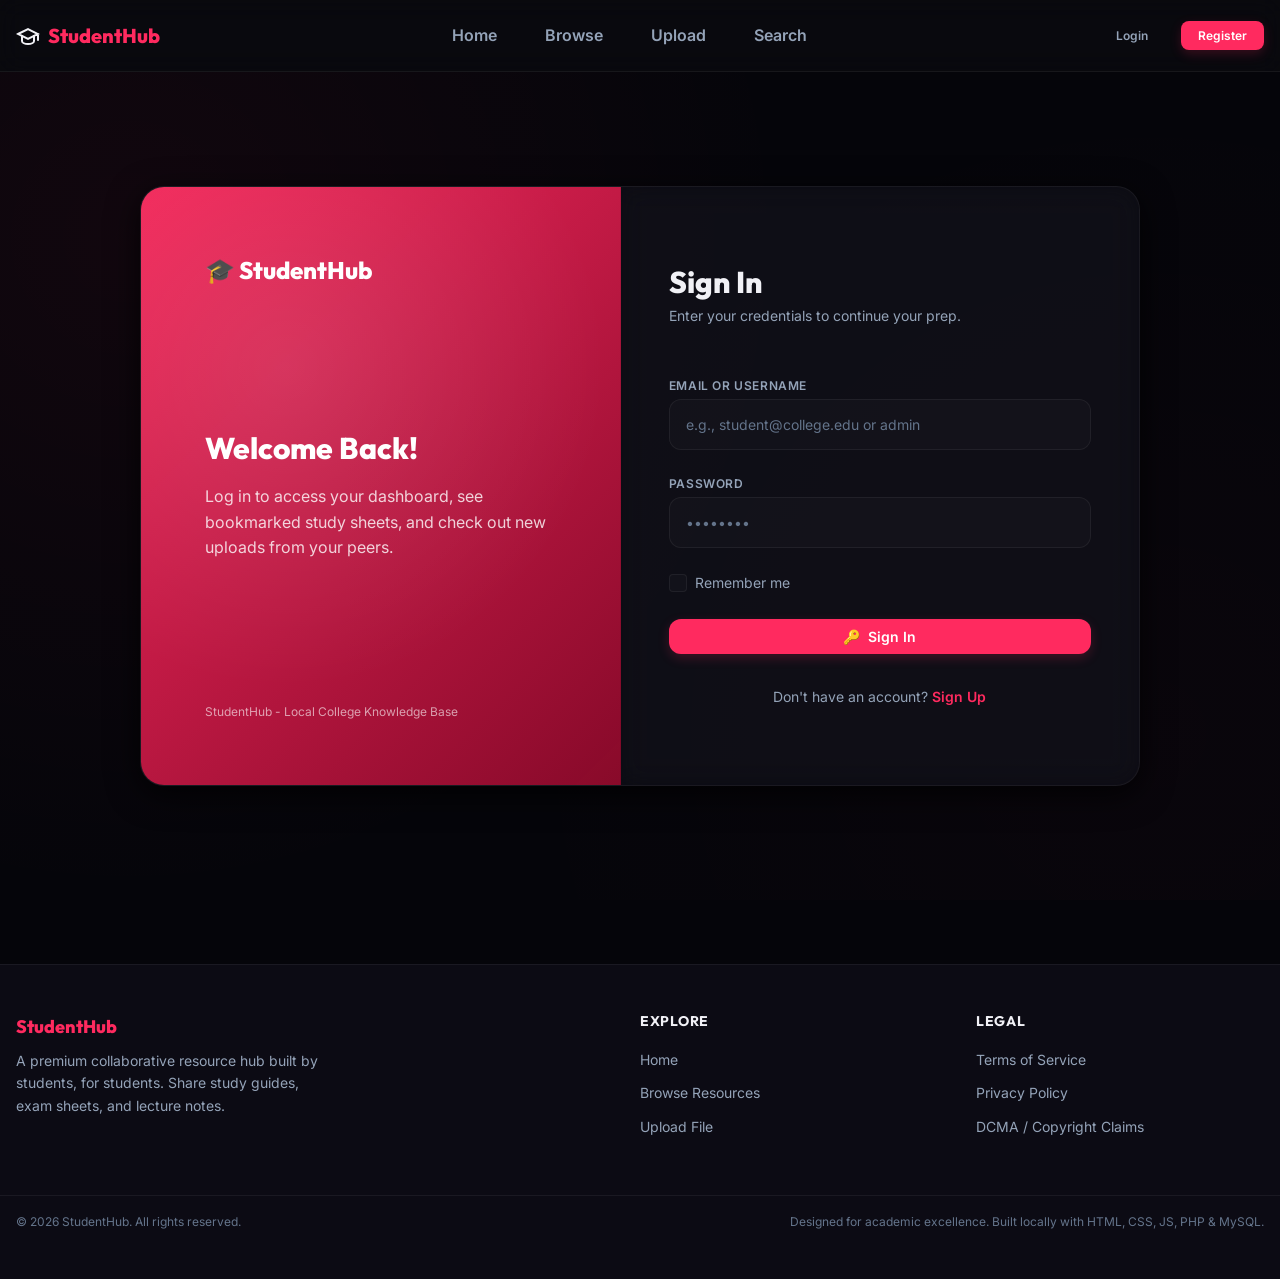
==== admin.html @ 4d0da6e1 "first commit" ====
<!DOCTYPE html>
<html lang="en">
<head>
    <meta charset="UTF-8">
    <meta name="viewport" content="width=device-width, initial-scale=1.0">
    <title>Admin Dashboard - StudentHub</title>
    
    <!-- CSS Design System -->
    <link rel="stylesheet" href="css/variables.css">
    <link rel="stylesheet" href="css/base.css">
    <link rel="stylesheet" href="css/components.css">
    <link rel="stylesheet" href="css/layout.css">
    <link rel="stylesheet" href="css/animations.css">
    
    <!-- Page Specific Styles -->
    <link rel="stylesheet" href="css/pages/admin.css">
</head>
<body>

    <header></header>

    <main class="container page-content" style="margin-top: var(--space-2xl);">
        
        <!-- Page Title Header -->
        <div class="mb-5">
            <h1 style="font-family: var(--font-heading);">🛡️ Admin Panel</h1>
            <p style="color: var(--text-secondary);">Manage users, departments, and moderate posted study worksheets.</p>
        </div>

        <!-- Main Layout wrapper -->
        <div class="admin-layout animate-fadeInUp">
            
            <!-- Tabs Navigation -->
            <div class="tabs" style="margin-bottom: var(--space-lg);">
                <div class="tab active" id="tab-users">👤 Users Management</div>
                <div class="tab" id="tab-depts">🏛️ Departments</div>
                <div class="tab" id="tab-resources">📄 Resources</div>
            </div>

            <!-- Dynamic Table Wrapper -->
            <div id="admin-table-wrapper" class="admin-table-container">
                <!-- Loaded dynamically via JS -->
            </div>

        </div>
    </main>

    <footer></footer>

    <!-- Shared Utilities -->
    <script src="js/config.js"></script>
    <script src="js/utils.js"></script>
    <script src="js/api.js"></script>
    <script src="js/components.js"></script>
    <script src="js/router.js"></script>

    <!-- Page Specific Script -->
    <script src="js/admin.js"></script>

</body>
</html>
---- css/variables.css ----
/* css/variables.css */
:root {
    /* Color Palette - Premium Cherry & Indigo Dark Mode */
    --bg-primary: #05050a;
    --bg-secondary: #0c0b14;
    --bg-tertiary: #141222;
    --bg-glass: rgba(255, 255, 255, 0.03);
    --bg-glass-hover: rgba(255, 255, 255, 0.06);
    
    --accent-primary: #ff2a5f;
    --accent-primary-hover: #ff4777;
    --accent-secondary: #475569;
    --accent-secondary-hover: #64748b;
    --accent-warning: #ff5e5e;
    --accent-success: #10b981;
    --accent-gradient: #ff2a5f;
    --accent-gradient-hover: #ff4777;
    
    --text-primary: #f1f1f6;
    --text-secondary: #94a3b8;
    --text-tertiary: #64748b;
    --text-accent: #fca5a5;
    
    --border: rgba(255, 255, 255, 0.06);
    --border-hover: rgba(255, 255, 255, 0.12);
    --border-focus: rgba(255, 42, 95, 0.4);
    
    /* Shadows */
    --shadow-sm: 0 2px 8px rgba(0, 0, 0, 0.5);
    --shadow-md: 0 4px 16px rgba(0, 0, 0, 0.6);
    --shadow-lg: 0 8px 32px rgba(0, 0, 0, 0.8);
    --shadow-glow: 0 0 20px rgba(255, 42, 95, 0.15);
    
    /* Spacing */
    --space-xs: 4px;
    --space-sm: 8px;
    --space-md: 16px;
    --space-lg: 24px;
    --space-xl: 32px;
    --space-2xl: 48px;
    --space-3xl: 64px;
    
    /* Border Radius */
    --radius-sm: 8px;
    --radius-md: 12px;
    --radius-lg: 16px;
    --radius-xl: 24px;
    --radius-full: 9999px;
    
    /* Transitions */
    --transition-fast: 150ms ease;
    --transition-base: 300ms ease;
    --transition-slow: 500ms ease;
    
    /* Typography */
    --font-heading: 'Outfit', sans-serif;
    --font-body: 'Inter', sans-serif;
    --font-mono: 'JetBrains Mono', monospace;
    
    --text-xs: 0.75rem;
    --text-sm: 0.875rem;
    --text-md: 1rem;
    --text-lg: 1.125rem;
    --text-xl: 1.25rem;
    --text-2xl: 1.5rem;
    --text-3xl: 1.875rem;
    --text-4xl: 2.25rem;
    --text-5xl: 3rem;
    
    /* Z-Index Scale */
    --z-dropdown: 100;
    --z-modal: 200;
    --z-toast: 300;
    --z-tooltip: 400;
    
    /* Layout Containers */
    --container-sm: 640px;
    --container-md: 768px;
    --container-lg: 1024px;
    --container-xl: 1280px;
}
---- css/base.css ----
/* css/base.css */
@import url('variables.css');
@import url('https://fonts.googleapis.com/css2?family=Inter:wght@300;400;500;600;700&family=Outfit:wght@400;500;600;700;800&family=JetBrains+Mono:wght@400;500&display=swap');

/* Modern Reset */
*, *::before, *::after {
    box-sizing: border-box;
    margin: 0;
    padding: 0;
}

html {
    scroll-behavior: smooth;
    font-size: 16px;
}

body {
    background-color: var(--bg-primary);
    color: var(--text-primary);
    font-family: var(--font-body);
    line-height: 1.6;
    min-height: 100vh;
    overflow-x: hidden;
    padding-top: 72px; /* Offset for fixed navbar */
}

/* Custom Scrollbar */
::-webkit-scrollbar {
    width: 8px;
    height: 8px;
}

::-webkit-scrollbar-track {
    background: var(--bg-primary);
}

::-webkit-scrollbar-thumb {
    background: var(--bg-tertiary);
    border-radius: var(--radius-full);
    border: 2px solid var(--bg-primary);
}

::-webkit-scrollbar-thumb:hover {
    background: var(--accent-primary);
}

/* Selection Highlight */
::selection {
    background-color: var(--accent-primary);
    color: #fff;
}

/* Headings */
h1, h2, h3, h4, h5, h6 {
    font-family: var(--font-heading);
    color: var(--text-primary);
    font-weight: 700;
    line-height: 1.25;
    margin-bottom: var(--space-md);
}

h1 { font-size: var(--text-4xl); font-weight: 800; }
h2 { font-size: var(--text-3xl); }
h3 { font-size: var(--text-2xl); }
h4 { font-size: var(--text-xl); }
h5 { font-size: var(--text-lg); }
h6 { font-size: var(--text-md); }

/* Links */
a {
    color: var(--text-accent);
    text-decoration: none;
    transition: color var(--transition-fast);
}

a:hover {
    color: var(--accent-secondary);
}

/* Media Elements */
img, svg, video {
    max-width: 100%;
    display: block;
    height: auto;
}

/* Common Layout Helpers */
.container {
    width: 100%;
    margin-left: auto;
    margin-right: auto;
    padding-left: var(--space-md);
    padding-right: var(--space-md);
}

@media (min-width: 640px) { .container { max-width: var(--container-sm); } }
@media (min-width: 768px) { .container { max-width: var(--container-md); } }
@media (min-width: 1024px) { .container { max-width: var(--container-lg); } }
@media (min-width: 1280px) { .container { max-width: var(--container-xl); } }

/* Utility Classes */
.text-center { text-align: center; }
.text-left { text-align: left; }
.text-right { text-align: right; }

.mt-1 { margin-top: var(--space-xs); }
.mt-2 { margin-top: var(--space-sm); }
.mt-3 { margin-top: var(--space-md); }
.mt-4 { margin-top: var(--space-lg); }
.mt-5 { margin-top: var(--space-xl); }

.mb-1 { margin-bottom: var(--space-xs); }
.mb-2 { margin-bottom: var(--space-sm); }
.mb-3 { margin-bottom: var(--space-md); }
.mb-4 { margin-bottom: var(--space-lg); }
.mb-5 { margin-bottom: var(--space-xl); }

.sr-only {
    position: absolute;
    width: 1px;
    height: 1px;
    padding: 0;
    margin: -1px;
    overflow: hidden;
    clip: rect(0, 0, 0, 0);
    white-space: nowrap;
    border: 0;
}
---- css/components.css ----
/* css/components.css */

/* ==========================================
   BUTTONS
   ========================================== */
.btn {
    display: inline-flex;
    align-items: center;
    justify-content: center;
    font-family: var(--font-body);
    font-size: var(--text-sm);
    font-weight: 600;
    padding: var(--space-sm) var(--space-lg);
    border-radius: var(--radius-md);
    border: 1px solid transparent;
    cursor: pointer;
    transition: all var(--transition-fast);
    text-align: center;
    white-space: nowrap;
    gap: var(--space-sm);
    user-select: none;
}

.btn:active {
    transform: scale(0.98);
}

.btn-primary {
    background: var(--accent-gradient);
    color: #fff;
    box-shadow: 0 4px 12px rgba(255, 42, 95, 0.2);
}

.btn-primary:hover:not(:disabled) {
    background: var(--accent-gradient-hover);
    box-shadow: 0 4px 20px rgba(255, 42, 95, 0.4), var(--shadow-glow);
    transform: translateY(-1px);
}

.btn-secondary {
    background: var(--bg-glass);
    border-color: var(--border);
    color: var(--text-primary);
    backdrop-filter: blur(8px);
}

.btn-secondary:hover:not(:disabled) {
    background: var(--bg-glass-hover);
    border-color: var(--border-hover);
    color: #fff;
    transform: translateY(-1px);
}

.btn-danger {
    background: rgba(255, 107, 107, 0.15);
    border-color: rgba(255, 107, 107, 0.3);
    color: var(--accent-warning);
}

.btn-danger:hover:not(:disabled) {
    background: rgba(255, 107, 107, 0.3);
    border-color: var(--accent-warning);
    color: #fff;
    transform: translateY(-1px);
}

.btn-ghost {
    background: transparent;
    color: var(--text-secondary);
}

.btn-ghost:hover:not(:disabled) {
    background: var(--bg-glass-hover);
    color: var(--text-primary);
}

.btn-icon {
    padding: var(--space-sm);
    border-radius: var(--radius-md);
    width: 38px;
    height: 38px;
}

.btn-sm {
    padding: var(--space-xs) var(--space-md);
    font-size: var(--text-xs);
    border-radius: var(--radius-sm);
}

.btn-lg {
    padding: var(--space-md) var(--space-2xl);
    font-size: var(--text-md);
    border-radius: var(--radius-lg);
}

.btn:disabled {
    opacity: 0.5;
    cursor: not-allowed;
    pointer-events: none;
}

.btn-group {
    display: inline-flex;
    border-radius: var(--radius-md);
    overflow: hidden;
    border: 1px solid var(--border);
}

.btn-group .btn {
    border-radius: 0;
    border-right: 1px solid var(--border);
}

.btn-group .btn:last-child {
    border-right: none;
}

/* ==========================================
   CARDS
   ========================================== */
.card {
    background: var(--bg-glass);
    backdrop-filter: blur(12px);
    -webkit-backdrop-filter: blur(12px);
    border: 1px solid var(--border);
    border-radius: var(--radius-lg);
    overflow: hidden;
    transition: all var(--transition-base);
    display: flex;
    flex-direction: column;
    position: relative;
    color: inherit;
    text-decoration: none;
    cursor: pointer;
}

.card:hover {
    border-color: var(--border-hover);
    box-shadow: var(--shadow-md), var(--shadow-glow);
    transform: translateY(-4px);
}

.card-cover {
    width: 100%;
    aspect-ratio: 16/9;
    background: var(--bg-tertiary);
    overflow: hidden;
    position: relative;
    display: flex;
    align-items: center;
    justify-content: center;
}

.card-cover img {
    width: 100%;
    height: 100%;
    object-fit: cover;
    transition: transform var(--transition-slow);
}

.card:hover .card-cover img {
    transform: scale(1.05);
}

.card-body {
    padding: var(--space-lg);
    flex-grow: 1;
    display: flex;
    flex-direction: column;
}

.card-title {
    font-size: var(--text-lg);
    margin-bottom: var(--space-xs);
    font-family: var(--font-heading);
    font-weight: 600;
}

.card-text {
    color: var(--text-secondary);
    font-size: var(--text-sm);
    margin-bottom: var(--space-md);
    flex-grow: 1;
}

.card-footer {
    padding: var(--space-md) var(--space-lg);
    border-top: 1px solid var(--border);
    display: flex;
    justify-content: space-between;
    align-items: center;
    background: rgba(0, 0, 0, 0.15);
}

.card-grid {
    display: grid;
    grid-template-columns: repeat(auto-fill, minmax(280px, 1fr));
    gap: var(--space-lg);
}

.card-badge {
    position: absolute;
    top: var(--space-md);
    right: var(--space-md);
    z-index: 10;
}

/* ==========================================
   FORMS & INPUTS
   ========================================== */
.form-group {
    margin-bottom: var(--space-lg);
    position: relative;
}

.form-label {
    display: block;
    font-size: var(--text-xs);
    font-weight: 600;
    color: var(--text-secondary);
    text-transform: uppercase;
    letter-spacing: 0.05em;
    margin-bottom: var(--space-xs);
}

.form-input,
.form-textarea,
.form-select {
    width: 100%;
    background-color: rgba(255, 255, 255, 0.02);
    border: 1px solid var(--border);
    border-radius: var(--radius-md);
    padding: var(--space-md);
    color: var(--text-primary);
    font-family: var(--font-body);
    font-size: var(--text-sm);
    transition: all var(--transition-fast);
    outline: none;
}

.form-input::placeholder,
.form-textarea::placeholder {
    color: var(--text-tertiary);
}

.form-input:focus,
.form-textarea:focus,
.form-select:focus {
    border-color: var(--accent-primary);
    box-shadow: var(--shadow-glow);
    background-color: rgba(255, 255, 255, 0.04);
}

.form-textarea {
    min-height: 120px;
    resize: vertical;
}

.form-select {
    cursor: pointer;
    appearance: none;
    background-image: url("data:image/svg+xml,%3Csvg xmlns='http://www.w3.org/2000/svg' fill='none' viewBox='0 0 24 24' stroke='%238888a0'%3E%3Cpath stroke-linecap='round' stroke-linejoin='round' stroke-width='2' d='M19 9l-7 7-7-7'/%3E%3C/svg%3E");
    background-repeat: no-repeat;
    background-position: right var(--space-md) center;
    background-size: 16px;
    padding-right: var(--space-xl);
}

.form-select option {
    background-color: #0c0b14;
    color: #f1f1f6;
}

.form-error {
    color: var(--accent-warning);
    font-size: var(--text-xs);
    margin-top: var(--space-xs);
    display: none;
}

.form-group.has-error .form-input,
.form-group.has-error .form-textarea,
.form-group.has-error .form-select {
    border-color: var(--accent-warning);
}

.form-group.has-error .form-error {
    display: block;
}

.form-hint {
    color: var(--text-tertiary);
    font-size: var(--text-xs);
    margin-top: var(--space-xs);
}

.form-row {
    display: flex;
    gap: var(--space-md);
}

.form-row > * {
    flex: 1;
}

/* Custom Checkbox */
.form-checkbox {
    display: flex;
    align-items: center;
    gap: var(--space-sm);
    cursor: pointer;
    user-select: none;
    font-size: var(--text-sm);
    color: var(--text-secondary);
}

.form-checkbox input {
    display: none;
}

.checkbox-box {
    width: 18px;
    height: 18px;
    border: 1px solid var(--border);
    border-radius: 4px;
    display: flex;
    align-items: center;
    justify-content: center;
    transition: all var(--transition-fast);
    background: rgba(255, 255, 255, 0.02);
}

.form-checkbox input:checked + .checkbox-box {
    background: var(--accent-primary);
    border-color: var(--accent-primary);
}

.checkbox-box::after {
    content: "";
    width: 5px;
    height: 9px;
    border: solid #fff;
    border-width: 0 2px 2px 0;
    transform: rotate(45deg) translate(-1px, -1px);
    opacity: 0;
    transition: opacity var(--transition-fast);
}

.form-checkbox input:checked + .checkbox-box::after {
    opacity: 1;
}

/* ==========================================
   MODALS
   ========================================== */
.modal-overlay {
    position: fixed;
    top: 0;
    left: 0;
    width: 100vw;
    height: 100vh;
    background: rgba(0, 0, 0, 0.7);
    backdrop-filter: blur(8px);
    -webkit-backdrop-filter: blur(8px);
    z-index: var(--z-modal);
    display: flex;
    align-items: center;
    justify-content: center;
    opacity: 0;
    pointer-events: none;
    transition: opacity var(--transition-base);
}

.modal-overlay.active {
    opacity: 1;
    pointer-events: auto;
}

.modal {
    background: var(--bg-secondary);
    border: 1px solid var(--border);
    border-radius: var(--radius-xl);
    width: 90%;
    max-width: 500px;
    overflow: hidden;
    transform: scale(0.9);
    transition: transform var(--transition-base);
    box-shadow: var(--shadow-lg);
}

.modal-overlay.active .modal {
    transform: scale(1);
}

.modal-header {
    padding: var(--space-lg);
    border-bottom: 1px solid var(--border);
    display: flex;
    justify-content: space-between;
    align-items: center;
}

.modal-title {
    font-size: var(--text-xl);
    font-family: var(--font-heading);
    margin: 0;
}

.modal-body {
    padding: var(--space-lg);
    max-height: 70vh;
    overflow-y: auto;
}

.modal-footer {
    padding: var(--space-lg);
    border-top: 1px solid var(--border);
    display: flex;
    justify-content: flex-end;
    gap: var(--space-md);
    background: rgba(0, 0, 0, 0.1);
}

/* ==========================================
   TOAST NOTIFICATIONS
   ========================================== */
.toast-container {
    position: fixed;
    top: 24px;
    right: 24px;
    z-index: var(--z-toast);
    display: flex;
    flex-direction: column;
    gap: var(--space-md);
    pointer-events: none;
}

.toast {
    background: rgba(18, 18, 26, 0.9);
    backdrop-filter: blur(12px);
    -webkit-backdrop-filter: blur(12px);
    border: 1px solid var(--border);
    border-radius: var(--radius-md);
    padding: var(--space-md) var(--space-lg);
    color: var(--text-primary);
    min-width: 300px;
    max-width: 400px;
    box-shadow: var(--shadow-lg);
    display: flex;
    justify-content: space-between;
    align-items: center;
    pointer-events: auto;
    animation: toastSlideIn 300ms cubic-bezier(0.16, 1, 0.3, 1) forwards;
    border-left: 4px solid var(--accent-primary);
}

.toast-success { border-left-color: var(--accent-success); }
.toast-error { border-left-color: var(--accent-warning); }
.toast-info { border-left-color: var(--accent-primary); }
.toast-warning { border-left-color: orange; }

.toast-body {
    font-size: var(--text-sm);
    font-weight: 500;
    padding-right: var(--space-md);
}

.toast-close {
    background: transparent;
    border: none;
    color: var(--text-secondary);
    cursor: pointer;
    font-size: var(--text-md);
    padding: var(--space-xs);
    transition: color var(--transition-fast);
}

.toast-close:hover {
    color: #fff;
}

/* ==========================================
   BADGES
   ========================================== */
.badge {
    display: inline-flex;
    align-items: center;
    justify-content: center;
    border-radius: var(--radius-full);
    padding: 2px var(--space-sm);
    font-size: var(--text-xs);
    font-weight: 600;
    text-transform: uppercase;
    letter-spacing: 0.02em;
}

.badge-primary {
    background: rgba(255, 42, 95, 0.15);
    color: var(--text-accent);
    border: 1px solid rgba(255, 42, 95, 0.3);
}

.badge-secondary {
    background: rgba(255, 255, 255, 0.06);
    color: var(--text-secondary);
    border: 1px solid rgba(255, 255, 255, 0.12);
}

.badge-warning {
    background: rgba(255, 107, 107, 0.15);
    color: var(--accent-warning);
    border: 1px solid rgba(255, 107, 107, 0.3);
}

.badge-success {
    background: rgba(0, 230, 118, 0.15);
    color: var(--accent-success);
    border: 1px solid rgba(0, 230, 118, 0.3);
}

/* ==========================================
   SEARCH BAR
   ========================================== */
.search-container {
    position: relative;
    width: 100%;
}

.search-input {
    width: 100%;
    background-color: var(--bg-glass);
    border: 1px solid var(--border);
    border-radius: var(--radius-full);
    padding: var(--space-md) var(--space-xl) var(--space-md) var(--space-2xl);
    color: var(--text-primary);
    font-size: var(--text-md);
    outline: none;
    transition: all var(--transition-base);
}

.search-input:focus {
    border-color: var(--accent-primary);
    background-color: rgba(255, 255, 255, 0.06);
    box-shadow: var(--shadow-glow);
}

.search-icon-btn {
    position: absolute;
    left: var(--space-md);
    top: 50%;
    transform: translateY(-50%);
    background: transparent;
    border: none;
    color: var(--text-secondary);
    font-size: var(--text-lg);
    pointer-events: none;
}

.search-dropdown {
    position: absolute;
    top: calc(100% + var(--space-sm));
    left: 0;
    width: 100%;
    background-color: var(--bg-secondary);
    border: 1px solid var(--border);
    border-radius: var(--radius-lg);
    box-shadow: var(--shadow-lg);
    max-height: 400px;
    overflow-y: auto;
    z-index: var(--z-dropdown);
    display: none;
}

.search-dropdown-group {
    padding: var(--space-sm) var(--space-md) 0 var(--space-md);
}

.search-dropdown-group-title {
    font-size: var(--text-xs);
    font-weight: 700;
    color: var(--text-tertiary);
    text-transform: uppercase;
    letter-spacing: 0.05em;
    padding-bottom: var(--space-xs);
    border-bottom: 1px solid var(--border);
    margin-bottom: var(--space-xs);
}

.search-dropdown-item {
    display: flex;
    align-items: center;
    justify-content: space-between;
    padding: var(--space-sm) var(--space-md);
    border-radius: var(--radius-sm);
    color: var(--text-primary);
    cursor: pointer;
    transition: background-color var(--transition-fast);
}

.search-dropdown-item:hover,
.search-dropdown-item.active {
    background-color: var(--bg-glass-hover);
}

.search-dropdown-item-details {
    display: flex;
    align-items: center;
    gap: var(--space-md);
}

.search-dropdown-item-title {
    font-weight: 500;
    font-size: var(--text-sm);
}

.search-dropdown-item-subtitle {
    font-size: var(--text-xs);
    color: var(--text-secondary);
}

/* ==========================================
   BREADCRUMBS
   ========================================== */
.breadcrumb {
    display: flex;
    flex-wrap: wrap;
    align-items: center;
    gap: var(--space-sm);
    list-style: none;
    font-size: var(--text-sm);
    color: var(--text-secondary);
    margin-bottom: var(--space-lg);
}

.breadcrumb-item a {
    color: var(--text-accent);
}

.breadcrumb-item a:hover {
    color: var(--accent-secondary);
}

.breadcrumb-separator {
    color: var(--text-tertiary);
    font-weight: 300;
}

.breadcrumb-item.active {
    color: var(--text-primary);
    font-weight: 500;
    pointer-events: none;
}

/* ==========================================
   TABS
   ========================================== */
.tabs {
    display: flex;
    border-bottom: 1px solid var(--border);
    gap: var(--space-md);
    margin-bottom: var(--space-xl);
}

.tab {
    padding: var(--space-sm) var(--space-md);
    color: var(--text-secondary);
    font-weight: 500;
    font-size: var(--text-sm);
    cursor: pointer;
    transition: all var(--transition-fast);
    position: relative;
    user-select: none;
}

.tab::after {
    content: "";
    position: absolute;
    bottom: -1px;
    left: 0;
    width: 100%;
    height: 2px;
    background: transparent;
    transition: background var(--transition-fast);
}

.tab:hover {
    color: var(--text-primary);
}

.tab.active {
    color: var(--text-primary);
    font-weight: 600;
}

.tab.active::after {
    background: var(--accent-primary);
}

/* ==========================================
   STATS CARDS
   ========================================== */
.stat-card {
    text-align: center;
    padding: var(--space-xl);
}

.stat-value {
    font-size: var(--text-4xl);
    font-weight: 800;
    font-family: var(--font-heading);
    margin-bottom: var(--space-xs);
    color: var(--accent-primary);
    display: inline-block;
}

.stat-label {
    font-size: var(--text-xs);
    font-weight: 600;
    color: var(--text-secondary);
    text-transform: uppercase;
    letter-spacing: 0.05em;
}

/* ==========================================
   AVATARS
   ========================================== */
.avatar {
    border-radius: var(--radius-full);
    overflow: hidden;
    background-color: var(--bg-tertiary);
    border: 1px solid var(--border);
    display: flex;
    align-items: center;
    justify-content: center;
    font-family: var(--font-heading);
    font-weight: 700;
    color: #fff;
}

.avatar img {
    width: 100%;
    height: 100%;
    object-fit: cover;
}

.avatar-sm { width: 32px; height: 32px; font-size: var(--text-xs); }
.avatar-md { width: 40px; height: 40px; font-size: var(--text-sm); }
.avatar-lg { width: 64px; height: 64px; font-size: var(--text-xl); }

/* ==========================================
   DRAG & DROP ZONE
   ========================================== */
.dropzone {
    border: 2px dashed var(--border);
    border-radius: var(--radius-lg);
    padding: var(--space-2xl) var(--space-lg);
    text-align: center;
    cursor: pointer;
    transition: all var(--transition-base);
    background-color: rgba(255, 255, 255, 0.01);
}

.dropzone:hover,
.dropzone.dragover {
    border-color: var(--accent-primary);
    background-color: var(--bg-glass-hover);
}

.dropzone-icon {
    font-size: var(--text-4xl);
    color: var(--text-secondary);
    margin-bottom: var(--space-sm);
}

.dropzone-text {
    font-size: var(--text-sm);
    color: var(--text-secondary);
}

/* ==========================================
   PROGRESS / WIZARD STEPS
   ========================================== */
.wizard-progress {
    display: flex;
    justify-content: space-between;
    position: relative;
    margin-bottom: var(--space-2xl);
    padding: 0 var(--space-md);
}

.wizard-progress::before {
    content: "";
    position: absolute;
    top: 18px;
    left: 0;
    right: 0;
    height: 2px;
    background: var(--border);
    z-index: 1;
}

.wizard-line-fill {
    position: absolute;
    top: 18px;
    left: 0;
    height: 2px;
    background: var(--accent-primary);
    z-index: 1;
    transition: width var(--transition-base);
    width: 0%;
}

.wizard-step {
    position: relative;
    z-index: 2;
    display: flex;
    flex-direction: column;
    align-items: center;
}

.wizard-step-circle {
    width: 38px;
    height: 38px;
    border-radius: var(--radius-full);
    background: var(--bg-secondary);
    border: 2px solid var(--border);
    display: flex;
    align-items: center;
    justify-content: center;
    font-weight: 700;
    font-family: var(--font-heading);
    color: var(--text-secondary);
    margin-bottom: var(--space-xs);
    transition: all var(--transition-base);
}

.wizard-step-label {
    font-size: var(--text-xs);
    font-weight: 500;
    color: var(--text-secondary);
    transition: color var(--transition-base);
    white-space: nowrap;
}

.wizard-step.active .wizard-step-circle {
    border-color: var(--accent-primary);
    color: var(--accent-primary);
    box-shadow: var(--shadow-glow);
}

.wizard-step.active .wizard-step-label {
    color: var(--text-primary);
    font-weight: 600;
}

.wizard-step.completed .wizard-step-circle {
    border-color: var(--accent-primary);
    background-color: var(--accent-primary);
    color: #fff;
}

.wizard-step.completed .wizard-step-label {
    color: var(--accent-primary);
}

/* ==========================================
   PASSWORD STRENGTH METER
   ========================================== */
.password-strength {
    display: flex;
    gap: 4px;
    margin-top: var(--space-xs);
    height: 4px;
}

.password-strength-bar {
    flex: 1;
    background: var(--border);
    border-radius: var(--radius-full);
    transition: background var(--transition-fast);
}

/* ==========================================
   EMPTY STATE
   ========================================== */
.empty-state {
    text-align: center;
    padding: var(--space-3xl) var(--space-md);
    background: var(--bg-glass);
    border: 1px solid var(--border);
    border-radius: var(--radius-lg);
}

.empty-state-icon {
    font-size: var(--text-5xl);
    color: var(--text-tertiary);
    margin-bottom: var(--space-md);
}

.empty-state-title {
    font-size: var(--text-xl);
    font-weight: 600;
    margin-bottom: var(--space-xs);
}

.empty-state-message {
    color: var(--text-secondary);
    font-size: var(--text-sm);
    max-width: 400px;
    margin: 0 auto var(--space-lg) auto;
}

/* ==========================================
   LOADING & SKELETON
   ========================================== */
.spinner {
    width: 24px;
    height: 24px;
    border: 2px solid rgba(255, 255, 255, 0.05);
    border-top: 2px solid var(--accent-primary);
    border-radius: var(--radius-full);
    animation: spin 800ms linear infinite;
}

.skeleton {
    background: linear-gradient(
        90deg,
        rgba(255, 255, 255, 0.03) 25%,
        rgba(255, 255, 255, 0.08) 37%,
        rgba(255, 255, 255, 0.03) 63%
    );
    background-size: 400% 100%;
    animation: shimmer 1.4s ease infinite;
}

/* ==========================================
   CSS-ONLY TOOLTIP
   ========================================== */
[data-tooltip] {
    position: relative;
}

[data-tooltip]::after {
    content: attr(data-tooltip);
    position: absolute;
    bottom: calc(100% + var(--space-xs));
    left: 50%;
    transform: translateX(-50%) translateY(8px);
    background-color: var(--bg-tertiary);
    border: 1px solid var(--border);
    color: var(--text-primary);
    font-size: var(--text-xs);
    font-weight: 500;
    padding: var(--space-xs) var(--space-sm);
    border-radius: var(--radius-sm);
    white-space: nowrap;
    opacity: 0;
    pointer-events: none;
    transition: all var(--transition-fast);
    z-index: var(--z-tooltip);
    box-shadow: var(--shadow-sm);
}

[data-tooltip]:hover::after {
    opacity: 1;
    transform: translateX(-50%) translateY(0);
}

/* ==========================================
   SEARCHABLE SELECT COMPONENT
   ========================================== */
.searchable-select-container {
    position: relative;
    width: 100%;
    z-index: 10;
}

.searchable-select-input {
    cursor: pointer;
    background-image: url("data:image/svg+xml,%3Csvg xmlns='http://www.w3.org/2000/svg' fill='none' viewBox='0 0 24 24' stroke='%238888a0'%3E%3Cpath stroke-linecap='round' stroke-linejoin='round' stroke-width='2' d='M19 9l-7 7-7-7'/%3E%3C/svg%3E");
    background-repeat: no-repeat;
    background-position: right var(--space-md) center;
    background-size: 16px;
    padding-right: var(--space-xl);
}

.searchable-select-dropdown {
    position: absolute;
    top: calc(100% + var(--space-xs));
    left: 0;
    width: 100%;
    background-color: var(--bg-secondary);
    border: 1px solid var(--border);
    border-radius: var(--radius-md);
    box-shadow: var(--shadow-lg);
    max-height: 250px;
    overflow-y: auto;
    z-index: var(--z-dropdown);
    display: none;
}

.searchable-select-dropdown.active {
    display: block;
}

.searchable-select-item {
    padding: var(--space-md);
    cursor: pointer;
    transition: background-color var(--transition-fast);
    color: var(--text-primary);
    border-bottom: 1px solid var(--border);
    font-size: var(--text-sm);
}

.searchable-select-item:last-child {
    border-bottom: none;
}

.searchable-select-item:hover,
.searchable-select-item.focused {
    background-color: var(--bg-glass-hover);
}

.searchable-select-item.create-new {
    color: var(--accent-primary);
    font-weight: 600;
}
---- css/layout.css ----
/* css/layout.css */

/* ==========================================
   NAVBAR
   ========================================== */
.navbar {
    position: fixed;
    top: 0;
    left: 0;
    width: 100%;
    height: 72px;
    background-color: rgba(10, 10, 15, 0.8);
    backdrop-filter: blur(12px);
    -webkit-backdrop-filter: blur(12px);
    border-bottom: 1px solid var(--border);
    z-index: 150;
    display: flex;
    align-items: center;
    transition: background-color var(--transition-base);
}

.navbar-container {
    width: 100%;
    display: flex;
    justify-content: space-between;
    align-items: center;
}

.navbar-brand {
    font-family: var(--font-heading);
    font-size: var(--text-xl);
    font-weight: 800;
    color: var(--text-primary);
    display: flex;
    align-items: center;
    gap: var(--space-sm);
}

.navbar-brand span {
    color: var(--accent-primary);
}

.navbar-nav {
    display: flex;
    align-items: center;
    list-style: none;
    gap: var(--space-2xl);
}

.navbar-link {
    color: var(--text-secondary);
    font-size: var(--text-md);
    font-weight: 600;
    padding: var(--space-xs) 0;
    position: relative;
    transition: color var(--transition-fast);
}

.navbar-link:hover {
    color: var(--text-primary);
}

.navbar-link::after {
    content: "";
    position: absolute;
    bottom: -4px;
    left: 0;
    width: 0;
    height: 2px;
    background: var(--accent-primary);
    transition: width var(--transition-fast);
}

.navbar-link:hover::after,
.navbar-link.active::after {
    width: 100%;
}

.navbar-link.active {
    color: var(--text-primary);
    font-weight: 600;
}

.navbar-actions {
    display: flex;
    align-items: center;
    gap: var(--space-md);
}

.navbar-user {
    position: relative;
    cursor: pointer;
}

.navbar-dropdown {
    position: absolute;
    top: calc(100% + var(--space-md));
    right: 0;
    background-color: var(--bg-secondary);
    border: 1px solid var(--border);
    border-radius: var(--radius-md);
    width: 200px;
    padding: var(--space-sm) 0;
    box-shadow: var(--shadow-lg);
    display: none;
    z-index: var(--z-dropdown);
    transform: translateY(10px);
    transition: all var(--transition-fast);
}

.navbar-dropdown.active {
    display: block;
    transform: translateY(0);
}

.navbar-dropdown-item {
    display: flex;
    align-items: center;
    padding: var(--space-sm) var(--space-lg);
    color: var(--text-secondary);
    font-size: var(--text-sm);
    transition: all var(--transition-fast);
    gap: var(--space-sm);
}

.navbar-dropdown-item:hover {
    background-color: var(--bg-glass-hover);
    color: var(--text-primary);
}

.navbar-dropdown-divider {
    height: 1px;
    background-color: var(--border);
    margin: var(--space-sm) 0;
}

.navbar-mobile-toggle {
    display: none;
    background: transparent;
    border: none;
    color: var(--text-primary);
    font-size: var(--text-2xl);
    cursor: pointer;
}

/* Responsive Navbar */
@media (max-width: 768px) {
    .navbar-mobile-toggle {
        display: block;
    }

    .navbar-nav {
        position: fixed;
        top: 72px;
        left: 0;
        width: 100%;
        height: calc(100vh - 72px);
        background-color: var(--bg-primary);
        flex-direction: column;
        justify-content: center;
        transform: translateX(100%);
        transition: transform var(--transition-base);
        z-index: 140;
    }

    .navbar-nav.active {
        transform: translateX(0);
    }

    .navbar-actions {
        display: none;
    }

    .navbar-actions.active {
        display: flex;
        position: fixed;
        bottom: 24px;
        left: 24px;
        right: 24px;
        z-index: 141;
        justify-content: center;
    }
}

/* ==========================================
   FOOTER
   ========================================== */
.footer {
    background-color: var(--bg-secondary);
    border-top: 1px solid var(--border);
    padding: var(--space-2xl) 0;
    margin-top: var(--space-3xl);
}

.footer-container {
    display: grid;
    grid-template-columns: 2fr 1fr 1fr;
    gap: var(--space-2xl);
}

.footer-brand {
    max-width: 320px;
}

.footer-logo {
    font-family: var(--font-heading);
    font-size: var(--text-lg);
    font-weight: 800;
    color: var(--text-primary);
    margin-bottom: var(--space-sm);
}

.footer-logo span {
    color: var(--accent-primary);
}

.footer-desc {
    color: var(--text-secondary);
    font-size: var(--text-sm);
}

.footer-links-title {
    font-size: var(--text-sm);
    font-weight: 700;
    text-transform: uppercase;
    letter-spacing: 0.05em;
    color: var(--text-primary);
    margin-bottom: var(--space-md);
}

.footer-links {
    list-style: none;
}

.footer-link {
    margin-bottom: var(--space-sm);
}

.footer-link a {
    color: var(--text-secondary);
    font-size: var(--text-sm);
}

.footer-link a:hover {
    color: var(--text-primary);
}

.footer-bottom {
    margin-top: var(--space-2xl);
    padding-top: var(--space-md);
    border-top: 1px solid var(--border);
    display: flex;
    justify-content: space-between;
    color: var(--text-tertiary);
    font-size: var(--text-xs);
}

@media (max-width: 768px) {
    .footer-container {
        grid-template-columns: 1fr;
        gap: var(--space-xl);
    }
    
    .footer-bottom {
        flex-direction: column;
        gap: var(--space-sm);
        text-align: center;
    }
}

/* ==========================================
   PAGE LAYOUT & SECTIONS
   ========================================== */
.page-header {
    background: radial-gradient(circle at top right, rgba(255, 42, 95, 0.05), transparent 60%);
    padding: var(--space-2xl) 0 var(--space-xl) 0;
    border-bottom: 1px solid var(--border);
    margin-bottom: var(--space-2xl);
}

.page-title {
    font-size: var(--text-4xl);
    font-weight: 800;
    margin-bottom: var(--space-xs);
}

.page-description {
    color: var(--text-secondary);
    font-size: var(--text-md);
    max-width: 600px;
}

.page-content {
    padding-bottom: var(--space-3xl);
}

.sidebar-layout {
    display: grid;
    grid-template-columns: 280px 1fr;
    gap: var(--space-2xl);
}

@media (max-width: 992px) {
    .sidebar-layout {
        grid-template-columns: 1fr;
        gap: var(--space-xl);
    }
}

.section {
    padding: var(--space-2xl) 0;
}

.section-title {
    font-size: var(--text-2xl);
    font-weight: 700;
    margin-bottom: var(--space-xs);
    position: relative;
    display: inline-block;
}

.section-subtitle {
    color: var(--text-secondary);
    font-size: var(--text-sm);
    margin-bottom: var(--space-xl);
}

/* ==========================================
   GRIDS & FLEXES
   ========================================== */
.grid {
    display: grid;
}

.grid-2 { grid-template-columns: repeat(2, 1fr); }
.grid-3 { grid-template-columns: repeat(3, 1fr); }
.grid-4 { grid-template-columns: repeat(4, 1fr); }

.gap-sm { gap: var(--space-sm); }
.gap-md { gap: var(--space-md); }
.gap-lg { gap: var(--space-lg); }
.gap-xl { gap: var(--space-xl); }

@media (max-width: 992px) {
    .grid-4 { grid-template-columns: repeat(2, 1fr); }
    .grid-3 { grid-template-columns: repeat(2, 1fr); }
}

@media (max-width: 576px) {
    .grid-4, .grid-3, .grid-2 { grid-template-columns: 1fr; }
}

.flex {
    display: flex;
}

.align-center { align-items: center; }
.justify-between { justify-content: space-between; }
.flex-column { flex-direction: column; }
.flex-wrap { flex-wrap: wrap; }
---- css/animations.css ----
/* css/animations.css */

/* ==========================================
   KEYFRAMES
   ========================================== */

@keyframes fadeIn {
    from { opacity: 0; }
    to { opacity: 1; }
}

@keyframes fadeInUp {
    from {
        opacity: 0;
        transform: translateY(20px);
    }
    to {
        opacity: 1;
        transform: translateY(0);
    }
}

@keyframes fadeInDown {
    from {
        opacity: 0;
        transform: translateY(-20px);
    }
    to {
        opacity: 1;
        transform: translateY(0);
    }
}

@keyframes slideInRight {
    from {
        transform: translateX(100%);
        opacity: 0;
    }
    to {
        transform: translateX(0);
        opacity: 1;
    }
}

@keyframes scaleIn {
    from {
        transform: scale(0.95);
        opacity: 0;
    }
    to {
        transform: scale(1);
        opacity: 1;
    }
}

@keyframes pulse {
    0% { transform: scale(1); }
    50% { transform: scale(1.03); }
    100% { transform: scale(1); }
}

@keyframes spin {
    0% { transform: rotate(0deg); }
    100% { transform: rotate(360deg); }
}

@keyframes shimmer {
    0% { background-position: -200% 0; }
    100% { background-position: 200% 0; }
}

@keyframes float {
    0% { transform: translateY(0px); }
    50% { transform: translateY(-10px); }
    100% { transform: translateY(0px); }
}

@keyframes shake {
    0%, 100% { transform: translateX(0); }
    10%, 30%, 50%, 70%, 90% { transform: translateX(-5px); }
    20%, 40%, 60%, 80% { transform: translateX(5px); }
}

@keyframes toastSlideIn {
    from {
        transform: translateX(120%);
        opacity: 0;
    }
    to {
        transform: translateX(0);
        opacity: 1;
    }
}

@keyframes toastSlideOut {
    from {
        transform: translateX(0);
        opacity: 1;
    }
    to {
        transform: translateX(120%);
        opacity: 0;
    }
}

@keyframes heartBeat {
    0% { transform: scale(1); }
    14% { transform: scale(1.12); }
    28% { transform: scale(1); }
    42% { transform: scale(1.12); }
    70% { transform: scale(1); }
}

/* ==========================================
   ANIMATION CLASSES
   ========================================== */

.animate-fadeIn {
    animation: fadeIn var(--transition-base) forwards;
}

.animate-fadeInUp {
    animation: fadeInUp var(--transition-base) forwards;
}

.animate-fadeInDown {
    animation: fadeInDown var(--transition-base) forwards;
}

.animate-scaleIn {
    animation: scaleIn var(--transition-base) forwards;
}

.animate-float {
    animation: float 4s ease-in-out infinite;
}

.animate-pulse {
    animation: pulse 2s infinite;
}

.animate-shake {
    animation: shake 500ms ease-in-out;
}

/* Delays */
.delay-100 { animation-delay: 100ms; }
.delay-200 { animation-delay: 200ms; }
.delay-300 { animation-delay: 300ms; }
.delay-400 { animation-delay: 400ms; }
.delay-500 { animation-delay: 500ms; }

/* Durations */
.duration-fast { animation-duration: var(--transition-fast); }
.duration-base { animation-duration: var(--transition-base); }
.duration-slow { animation-duration: var(--transition-slow); }

/* Hover Effects */
.hover-lift {
    transition: transform var(--transition-base), box-shadow var(--transition-base);
}

.hover-lift:hover {
    transform: translateY(-4px);
    box-shadow: var(--shadow-md);
}

.hover-glow {
    transition: box-shadow var(--transition-base);
}

.hover-glow:hover {
    box-shadow: var(--shadow-glow);
}
---- css/pages/admin.css ----
/* css/pages/admin.css */

.admin-layout {
    background: var(--bg-glass);
    border: 1px solid var(--border);
    border-radius: var(--radius-xl);
    padding: var(--space-xl);
    box-shadow: var(--shadow-lg);
}

.admin-table-container {
    width: 100%;
    overflow-x: auto;
    margin-top: var(--space-lg);
    border-radius: var(--radius-md);
    border: 1px solid var(--border);
}

.admin-table {
    width: 100%;
    border-collapse: collapse;
    text-align: left;
    font-size: var(--text-sm);
}

.admin-table th {
    background-color: var(--bg-tertiary);
    color: var(--text-primary);
    padding: var(--space-md);
    font-weight: 600;
    border-bottom: 1px solid var(--border);
}

.admin-table td {
    padding: var(--space-md);
    border-bottom: 1px solid var(--border);
    color: var(--text-secondary);
    vertical-align: middle;
}

.admin-table tr:last-child td {
    border-bottom: none;
}

.admin-table tr:hover td {
    background-color: var(--bg-glass-hover);
    color: var(--text-primary);
}

.admin-actions-cell {
    display: flex;
    gap: var(--space-sm);
}

.status-indicator {
    display: inline-flex;
    align-items: center;
    gap: var(--space-xs);
    font-size: var(--text-xs);
    font-weight: 600;
}

.status-active::before {
    content: "";
    width: 8px;
    height: 8px;
    background-color: var(--accent-success);
    border-radius: var(--radius-full);
}

.status-banned::before {
    content: "";
    width: 8px;
    height: 8px;
    background-color: var(--accent-warning);
    border-radius: var(--radius-full);
}
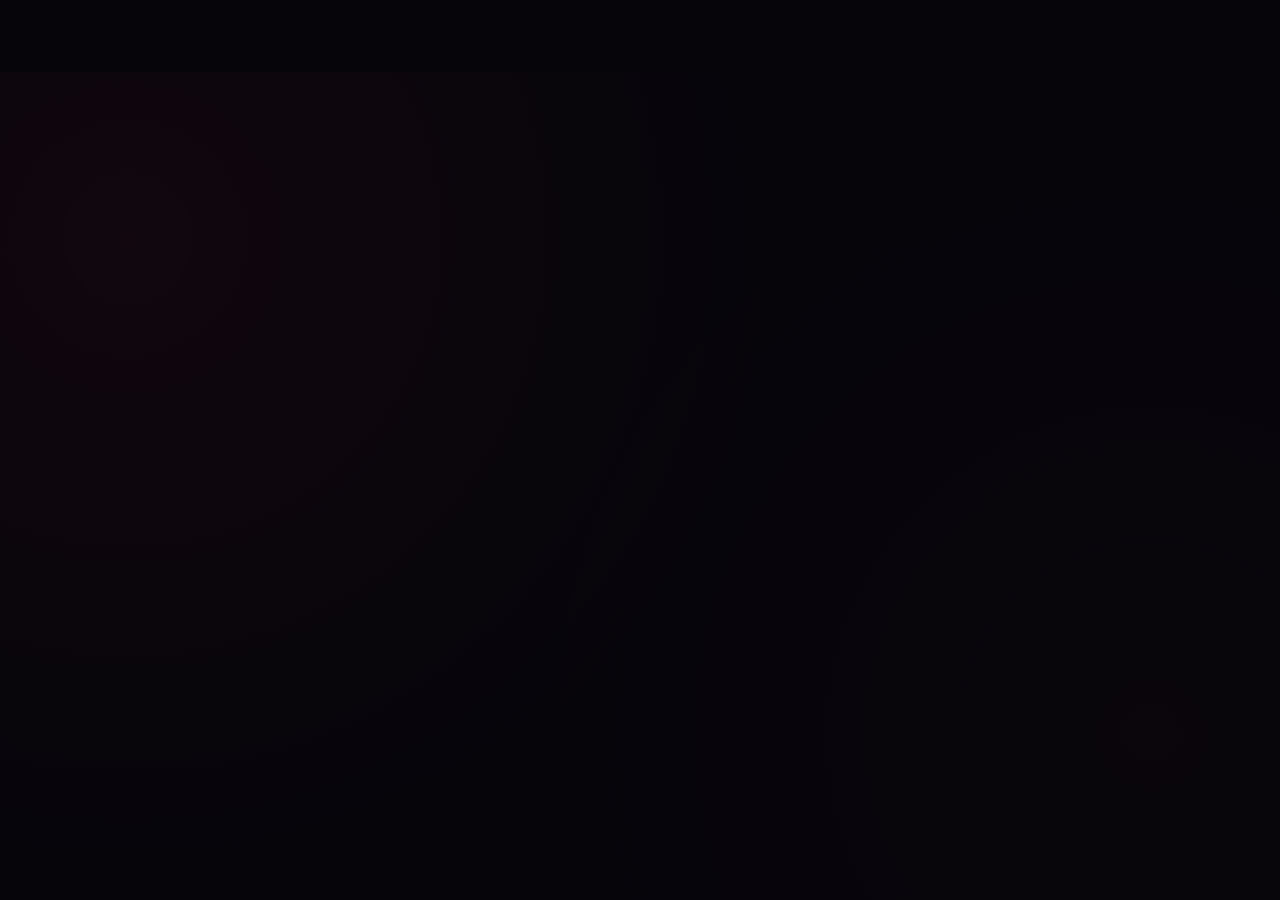
==== commit 0f695ca7: "fixed the download issue" ====
--- a/admin.html
+++ b/admin.html
@@ -48,14 +48,15 @@
     <footer></footer>
 
     <!-- Shared Utilities -->
-    <script src="js/config.js"></script>
-    <script src="js/utils.js"></script>
-    <script src="js/api.js"></script>
-    <script src="js/components.js"></script>
-    <script src="js/router.js"></script>
+    <script src="js/config.js?v=200"></script>
+    <script src="js/utils.js?v=200"></script>
+    <script src="js/api.js?v=200"></script>
+    <script src="js/components.js?v=200"></script>
+    <script src="js/router.js?v=200"></script>
 
     <!-- Page Specific Script -->
-    <script src="js/admin.js"></script>
+    <script src="js/admin.js?v=200"></script>
 
 </body>
 </html>
+
--- a/css/components.css
+++ b/css/components.css
@@ -151,6 +151,23 @@
     justify-content: center;
 }
 
+.cover-icon-overlay {
+    position: absolute;
+    top: 50%;
+    left: 50%;
+    transform: translate(-50%, -50%);
+    font-size: 3rem;
+    color: rgba(255, 255, 255, 0.85);
+    text-shadow: 0 4px 12px rgba(0, 0, 0, 0.5);
+    z-index: 2;
+    transition: opacity var(--transition-fast);
+}
+
+.card-cover.pdf-loaded .cover-icon-overlay {
+    opacity: 0;
+    pointer-events: none;
+}
+
 .card-cover img {
     width: 100%;
     height: 100%;
